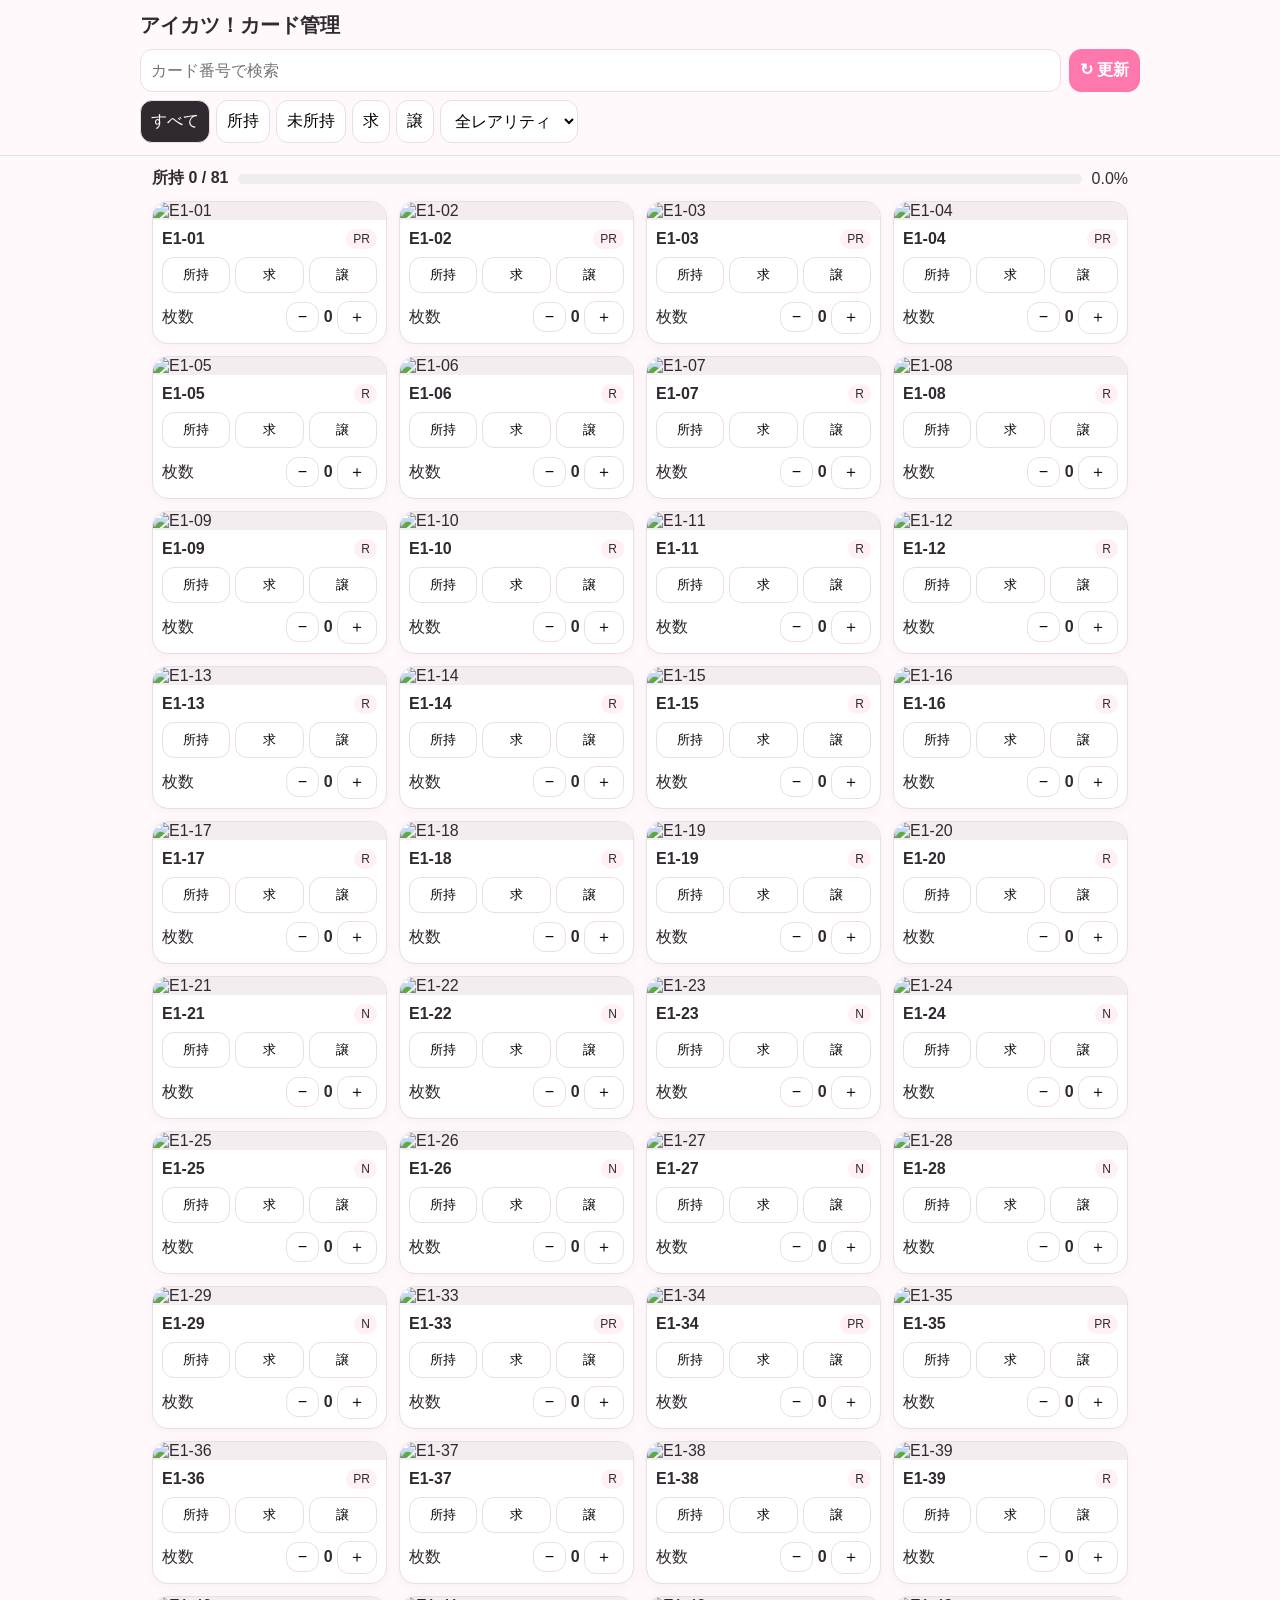
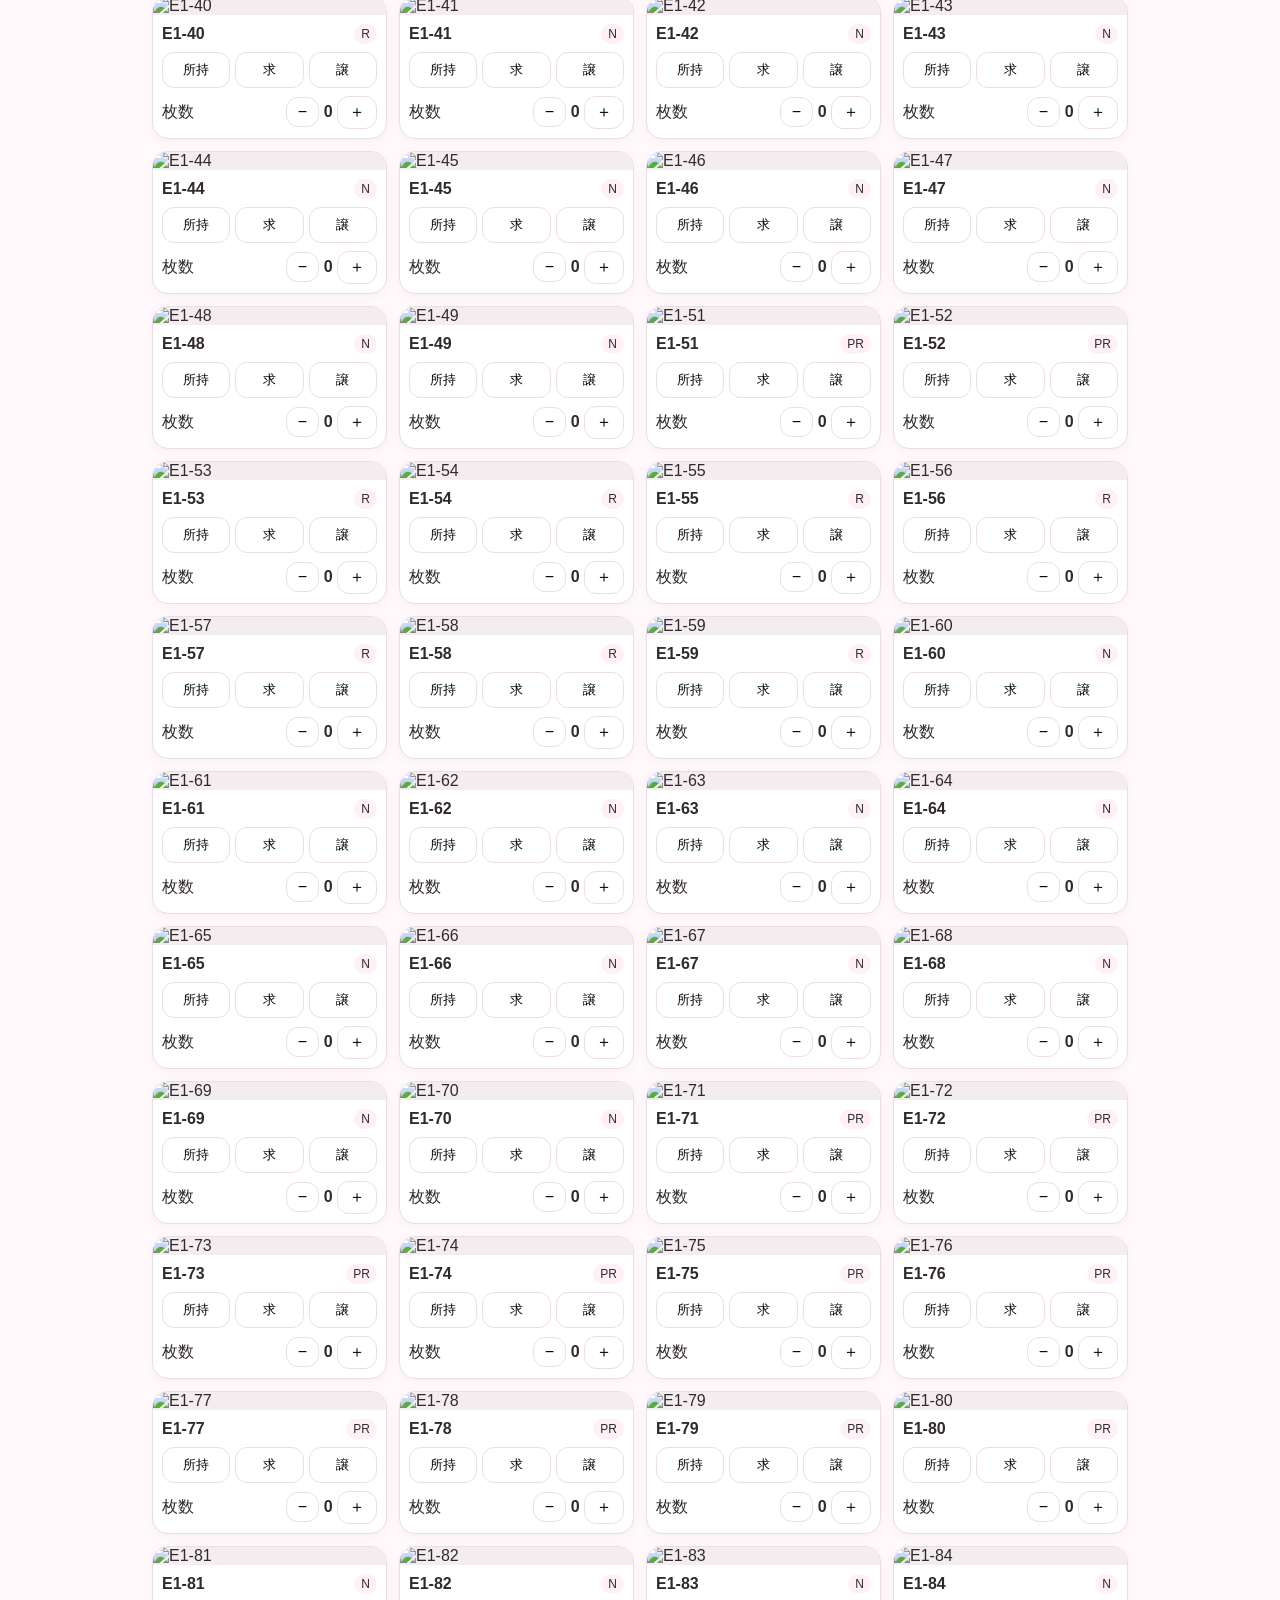
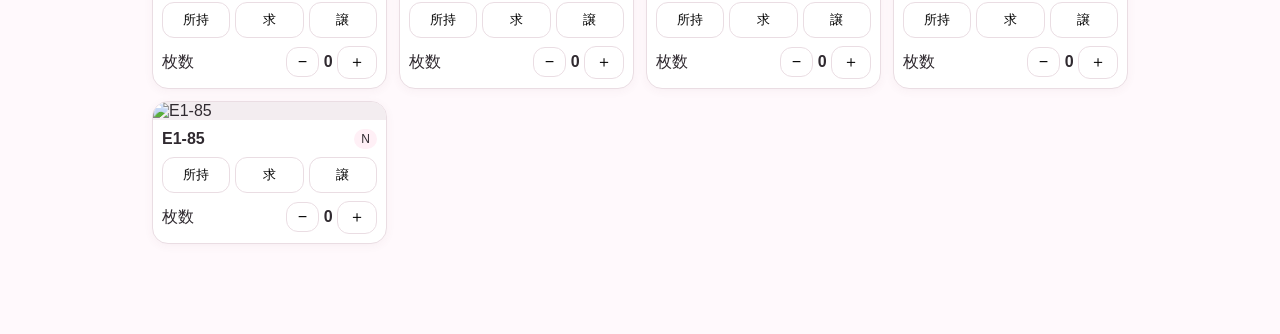
==== index.html @ c3bed00b "Add initial Aikatsu card manager" ====
<!doctype html>
<html lang="ja">
<head>
<meta charset="utf-8"><meta name="viewport" content="width=device-width,initial-scale=1,viewport-fit=cover">
<meta name="theme-color" content="#ff78ad">
<title>アイカツ！カード管理</title>
<link rel="manifest" href="manifest.webmanifest">
<style>
:root{--pink:#ff78ad;--pink2:#fff0f6;--ink:#302a30;--line:#eadde3;--bg:#fff9fc}
*{box-sizing:border-box}body{margin:0;font-family:-apple-system,BlinkMacSystemFont,"Segoe UI","Noto Sans JP",sans-serif;background:var(--bg);color:var(--ink)}
header{position:sticky;top:0;z-index:5;background:rgba(255,249,252,.95);backdrop-filter:blur(12px);border-bottom:1px solid var(--line);padding:12px}
h1{font-size:20px;margin:0 0 10px}.top{max-width:1000px;margin:auto}.toolbar{display:grid;grid-template-columns:1fr auto;gap:8px}
input,select,button{font:inherit;border:1px solid var(--line);border-radius:12px;background:white;padding:10px}
button{cursor:pointer}.primary{background:var(--pink);color:white;border-color:var(--pink);font-weight:700}
.tabs{display:flex;gap:6px;overflow:auto;padding-top:8px}.tabs button.active{background:var(--ink);color:white}
.stats{max-width:1000px;margin:12px auto;padding:0 12px;display:flex;gap:10px;align-items:center;flex-wrap:wrap}
.progress{height:10px;background:#eee;border-radius:99px;overflow:hidden;flex:1;min-width:140px}.progress i{display:block;height:100%;background:var(--pink)}
.grid{max-width:1000px;margin:auto;padding:0 12px 90px;display:grid;grid-template-columns:repeat(2,minmax(0,1fr));gap:12px}
.card{background:white;border:1px solid var(--line);border-radius:16px;overflow:hidden;box-shadow:0 2px 10px #7a42520d}
.card img{width:100%;height:auto;max-height:340px;object-fit:contain;background:#f3edf0;display:block;margin:auto}
.meta{padding:9px}.row{display:flex;justify-content:space-between;align-items:center;gap:6px}.num{font-weight:800}.rarity{font-size:12px;background:var(--pink2);padding:3px 7px;border-radius:99px}
.flags{display:grid;grid-template-columns:repeat(3,1fr);gap:5px;margin-top:8px}.flag{padding:8px 2px;font-size:13px}.flag.on{background:var(--pink);color:white;border-color:var(--pink)}
.qty{display:flex;align-items:center;justify-content:space-between;margin-top:8px}.qty button{padding:5px 11px}.qty b{min-width:24px;text-align:center}
.empty{grid-column:1/-1;text-align:center;padding:50px;color:#888}
dialog{border:0;border-radius:18px;max-width:520px;width:calc(100% - 28px);padding:20px}dialog::backdrop{background:#0006}
.small{font-size:12px;color:#777;line-height:1.6}.actions{display:flex;gap:8px;flex-wrap:wrap;margin-top:12px}
@media(min-width:700px){.grid{grid-template-columns:repeat(4,minmax(0,1fr))}}
</style></head>
<body>
<header><div class="top">
<h1>アイカツ！カード管理</h1>
<div class="toolbar"><input id="q" placeholder="カード番号で検索"><button class="primary" id="update">↻ 更新</button></div>
<div class="tabs" id="tabs">
<button data-tab="all" class="active">すべて</button><button data-tab="owned">所持</button><button data-tab="missing">未所持</button><button data-tab="want">求</button><button data-tab="trade">譲</button>
<select id="rarity"><option value="">全レアリティ</option><option>PR</option><option>R</option><option>N</option></select>
</div></div></header>
<div class="stats"><b id="count"></b><div class="progress"><i id="bar"></i></div><span id="pct"></span></div>
<main class="grid" id="grid"></main>

<dialog id="dlg"><h3>カードリスト更新</h3>
<p class="small">公式カード画像のURLを確認して、現在の端末に新しいカード番号を追加します。所持・求・譲の記録はそのまま残ります。<br>※完全サーバーレスのため、カード名など公式ページ本文の自動取得は行わず、カード番号・レアリティ・公式画像を更新します。</p>
<div id="updateStatus">準備中…</div>
<div class="actions"><button id="closeDlg">閉じる</button></div></dialog>

<script>
const INITIAL=[{"id":"E1-01_PR","number":"E1-01","rarity":"PR","series":"1弾"},{"id":"E1-02_PR","number":"E1-02","rarity":"PR","series":"1弾"},{"id":"E1-03_PR","number":"E1-03","rarity":"PR","series":"1弾"},{"id":"E1-04_PR","number":"E1-04","rarity":"PR","series":"1弾"},{"id":"E1-05_R","number":"E1-05","rarity":"R","series":"1弾"},{"id":"E1-06_R","number":"E1-06","rarity":"R","series":"1弾"},{"id":"E1-07_R","number":"E1-07","rarity":"R","series":"1弾"},{"id":"E1-08_R","number":"E1-08","rarity":"R","series":"1弾"},{"id":"E1-09_R","number":"E1-09","rarity":"R","series":"1弾"},{"id":"E1-10_R","number":"E1-10","rarity":"R","series":"1弾"},{"id":"E1-11_R","number":"E1-11","rarity":"R","series":"1弾"},{"id":"E1-12_R","number":"E1-12","rarity":"R","series":"1弾"},{"id":"E1-13_R","number":"E1-13","rarity":"R","series":"1弾"},{"id":"E1-14_R","number":"E1-14","rarity":"R","series":"1弾"},{"id":"E1-15_R","number":"E1-15","rarity":"R","series":"1弾"},{"id":"E1-16_R","number":"E1-16","rarity":"R","series":"1弾"},{"id":"E1-17_R","number":"E1-17","rarity":"R","series":"1弾"},{"id":"E1-18_R","number":"E1-18","rarity":"R","series":"1弾"},{"id":"E1-19_R","number":"E1-19","rarity":"R","series":"1弾"},{"id":"E1-20_R","number":"E1-20","rarity":"R","series":"1弾"},{"id":"E1-21_N","number":"E1-21","rarity":"N","series":"1弾"},{"id":"E1-22_N","number":"E1-22","rarity":"N","series":"1弾"},{"id":"E1-23_N","number":"E1-23","rarity":"N","series":"1弾"},{"id":"E1-24_N","number":"E1-24","rarity":"N","series":"1弾"},{"id":"E1-25_N","number":"E1-25","rarity":"N","series":"1弾"},{"id":"E1-26_N","number":"E1-26","rarity":"N","series":"1弾"},{"id":"E1-27_N","number":"E1-27","rarity":"N","series":"1弾"},{"id":"E1-28_N","number":"E1-28","rarity":"N","series":"1弾"},{"id":"E1-29_N","number":"E1-29","rarity":"N","series":"1弾"},{"id":"E1-33_PR","number":"E1-33","rarity":"PR","series":"1弾"},{"id":"E1-34_PR","number":"E1-34","rarity":"PR","series":"1弾"},{"id":"E1-35_PR","number":"E1-35","rarity":"PR","series":"1弾"},{"id":"E1-36_PR","number":"E1-36","rarity":"PR","series":"1弾"},{"id":"E1-37_R","number":"E1-37","rarity":"R","series":"1弾"},{"id":"E1-38_R","number":"E1-38","rarity":"R","series":"1弾"},{"id":"E1-39_R","number":"E1-39","rarity":"R","series":"1弾"},{"id":"E1-40_R","number":"E1-40","rarity":"R","series":"1弾"},{"id":"E1-41_N","number":"E1-41","rarity":"N","series":"1弾"},{"id":"E1-42_N","number":"E1-42","rarity":"N","series":"1弾"},{"id":"E1-43_N","number":"E1-43","rarity":"N","series":"1弾"},{"id":"E1-44_N","number":"E1-44","rarity":"N","series":"1弾"},{"id":"E1-45_N","number":"E1-45","rarity":"N","series":"1弾"},{"id":"E1-46_N","number":"E1-46","rarity":"N","series":"1弾"},{"id":"E1-47_N","number":"E1-47","rarity":"N","series":"1弾"},{"id":"E1-48_N","number":"E1-48","rarity":"N","series":"1弾"},{"id":"E1-49_N","number":"E1-49","rarity":"N","series":"1弾"},{"id":"E1-51_PR","number":"E1-51","rarity":"PR","series":"1弾"},{"id":"E1-52_PR","number":"E1-52","rarity":"PR","series":"1弾"},{"id":"E1-53_R","number":"E1-53","rarity":"R","series":"1弾"},{"id":"E1-54_R","number":"E1-54","rarity":"R","series":"1弾"},{"id":"E1-55_R","number":"E1-55","rarity":"R","series":"1弾"},{"id":"E1-56_R","number":"E1-56","rarity":"R","series":"1弾"},{"id":"E1-57_R","number":"E1-57","rarity":"R","series":"1弾"},{"id":"E1-58_R","number":"E1-58","rarity":"R","series":"1弾"},{"id":"E1-59_R","number":"E1-59","rarity":"R","series":"1弾"},{"id":"E1-60_N","number":"E1-60","rarity":"N","series":"1弾"},{"id":"E1-61_N","number":"E1-61","rarity":"N","series":"1弾"},{"id":"E1-62_N","number":"E1-62","rarity":"N","series":"1弾"},{"id":"E1-63_N","number":"E1-63","rarity":"N","series":"1弾"},{"id":"E1-64_N","number":"E1-64","rarity":"N","series":"1弾"},{"id":"E1-65_N","number":"E1-65","rarity":"N","series":"1弾"},{"id":"E1-66_N","number":"E1-66","rarity":"N","series":"1弾"},{"id":"E1-67_N","number":"E1-67","rarity":"N","series":"1弾"},{"id":"E1-68_N","number":"E1-68","rarity":"N","series":"1弾"},{"id":"E1-69_N","number":"E1-69","rarity":"N","series":"1弾"},{"id":"E1-70_N","number":"E1-70","rarity":"N","series":"1弾"},{"id":"E1-71_PR","number":"E1-71","rarity":"PR","series":"1弾"},{"id":"E1-72_PR","number":"E1-72","rarity":"PR","series":"1弾"},{"id":"E1-73_PR","number":"E1-73","rarity":"PR","series":"1弾"},{"id":"E1-74_PR","number":"E1-74","rarity":"PR","series":"1弾"},{"id":"E1-75_PR","number":"E1-75","rarity":"PR","series":"1弾"},{"id":"E1-76_PR","number":"E1-76","rarity":"PR","series":"1弾"},{"id":"E1-77_PR","number":"E1-77","rarity":"PR","series":"1弾"},{"id":"E1-78_PR","number":"E1-78","rarity":"PR","series":"1弾"},{"id":"E1-79_PR","number":"E1-79","rarity":"PR","series":"1弾"},{"id":"E1-80_PR","number":"E1-80","rarity":"PR","series":"1弾"},{"id":"E1-81_N","number":"E1-81","rarity":"N","series":"1弾"},{"id":"E1-82_N","number":"E1-82","rarity":"N","series":"1弾"},{"id":"E1-83_N","number":"E1-83","rarity":"N","series":"1弾"},{"id":"E1-84_N","number":"E1-84","rarity":"N","series":"1弾"},{"id":"E1-85_N","number":"E1-85","rarity":"N","series":"1弾"}];
const IMGBASE="https://dcd.aikatsu.com/encore/images/cardlist/card/";
const KEY_CARDS="aikatsu_cards_v1", KEY_STATE="aikatsu_state_v1";
let cards=JSON.parse(localStorage.getItem(KEY_CARDS)||"null")||INITIAL;
let state=JSON.parse(localStorage.getItem(KEY_STATE)||"{}");
let tab="all";
const $=s=>document.querySelector(s);
function save(){localStorage.setItem(KEY_CARDS,JSON.stringify(cards));localStorage.setItem(KEY_STATE,JSON.stringify(state))}
function st(id){return state[id]||(state[id]={qty:0,want:false,trade:false})}
function img(id){return IMGBASE+id+".webp"}
function render(){
 const q=$("#q").value.trim().toUpperCase(), rr=$("#rarity").value;
 let a=cards.filter(c=>(!q||c.id.includes(q)||c.number.includes(q))&&(!rr||c.rarity===rr));
 a=a.filter(c=>{let s=st(c.id);return tab==="all"||tab==="owned"&&s.qty>0||tab==="missing"&&s.qty===0||tab==="want"&&s.want||tab==="trade"&&s.trade});
 const owned=cards.filter(c=>st(c.id).qty>0).length,p=cards.length?owned/cards.length*100:0;
 $("#count").textContent=`所持 ${owned} / ${cards.length}`;$("#pct").textContent=p.toFixed(1)+"%";$("#bar").style.width=p+"%";
 $("#grid").innerHTML=a.length?a.map(c=>{let s=st(c.id);return `<article class="card">
 <img loading="lazy" src="${img(c.id)}" alt="${c.number}">
 <div class="meta"><div class="row"><span class="num">${c.number}</span><span class="rarity">${c.rarity}</span></div>
 <div class="flags"><button class="flag ${s.qty>0?'on':''}" data-act="owned" data-id="${c.id}">所持</button><button class="flag ${s.want?'on':''}" data-act="want" data-id="${c.id}">求</button><button class="flag ${s.trade?'on':''}" data-act="trade" data-id="${c.id}">譲</button></div>
 <div class="qty"><span>枚数</span><span><button data-act="minus" data-id="${c.id}">−</button> <b>${s.qty}</b> <button data-act="plus" data-id="${c.id}">＋</button></span></div></div></article>`}).join(""):`<div class="empty">該当カードなし</div>`;
}
$("#grid").onclick=e=>{let b=e.target.closest("button[data-id]");if(!b)return;let s=st(b.dataset.id);
 if(b.dataset.act==="owned")s.qty=s.qty?0:1;if(b.dataset.act==="want")s.want=!s.want;if(b.dataset.act==="trade")s.trade=!s.trade;
 if(b.dataset.act==="plus")s.qty++;if(b.dataset.act==="minus")s.qty=Math.max(0,s.qty-1);save();render()};
$("#tabs").onclick=e=>{let b=e.target.closest("button[data-tab]");if(!b)return;tab=b.dataset.tab;document.querySelectorAll("[data-tab]").forEach(x=>x.classList.toggle("active",x===b));render()};
$("#q").oninput=render;$("#rarity").onchange=render;
function exists(url){return new Promise(res=>{let i=new Image(),done=false,t=setTimeout(()=>{if(!done){done=true;res(false)}},5000);i.onload=()=>{if(!done){done=true;clearTimeout(t);res(true)}};i.onerror=()=>{if(!done){done=true;clearTimeout(t);res(false)}};i.src=url+"?v="+Date.now()})}
async function scanSeries(series,max=150){let found=[], suffixes=["PR","R","N"];for(let start=1;start<=max;start+=10){let jobs=[];for(let n=start;n<Math.min(start+10,max+1);n++) for(let r of suffixes){let id=`${series}-${String(n).padStart(2,"0")}_${r}`;jobs.push(exists(img(id)).then(ok=>ok&&found.push({id,number:`${series}-${String(n).padStart(2,"0")}`,rarity:r,series:series==="E1"?"1弾":series})));}await Promise.all(jobs);$("#updateStatus").textContent=`${series}: ${Math.min(start+9,max)}番まで確認中…`;}return found;}
$("#update").onclick=async()=>{$("#dlg").showModal();$("#updateStatus").textContent="公式カード画像を確認しています…";try{let found=await scanSeries("E1",150), map=new Map(cards.map(c=>[c.id,c]));found.forEach(c=>map.set(c.id,c));let before=cards.length;cards=[...map.values()].sort((a,b)=>a.number.localeCompare(b.number)||a.rarity.localeCompare(b.rarity));save();render();$("#updateStatus").textContent=`更新完了：${cards.length}枚（新規 ${cards.length-before}枚）`;}catch(e){$("#updateStatus").textContent="更新に失敗しました。通信状態を確認してもう一度試してください。"}};
$("#closeDlg").onclick=()=>$("#dlg").close();save();render();if("serviceWorker" in navigator)navigator.serviceWorker.register("./sw.js").catch(()=>{});
</script></body></html>
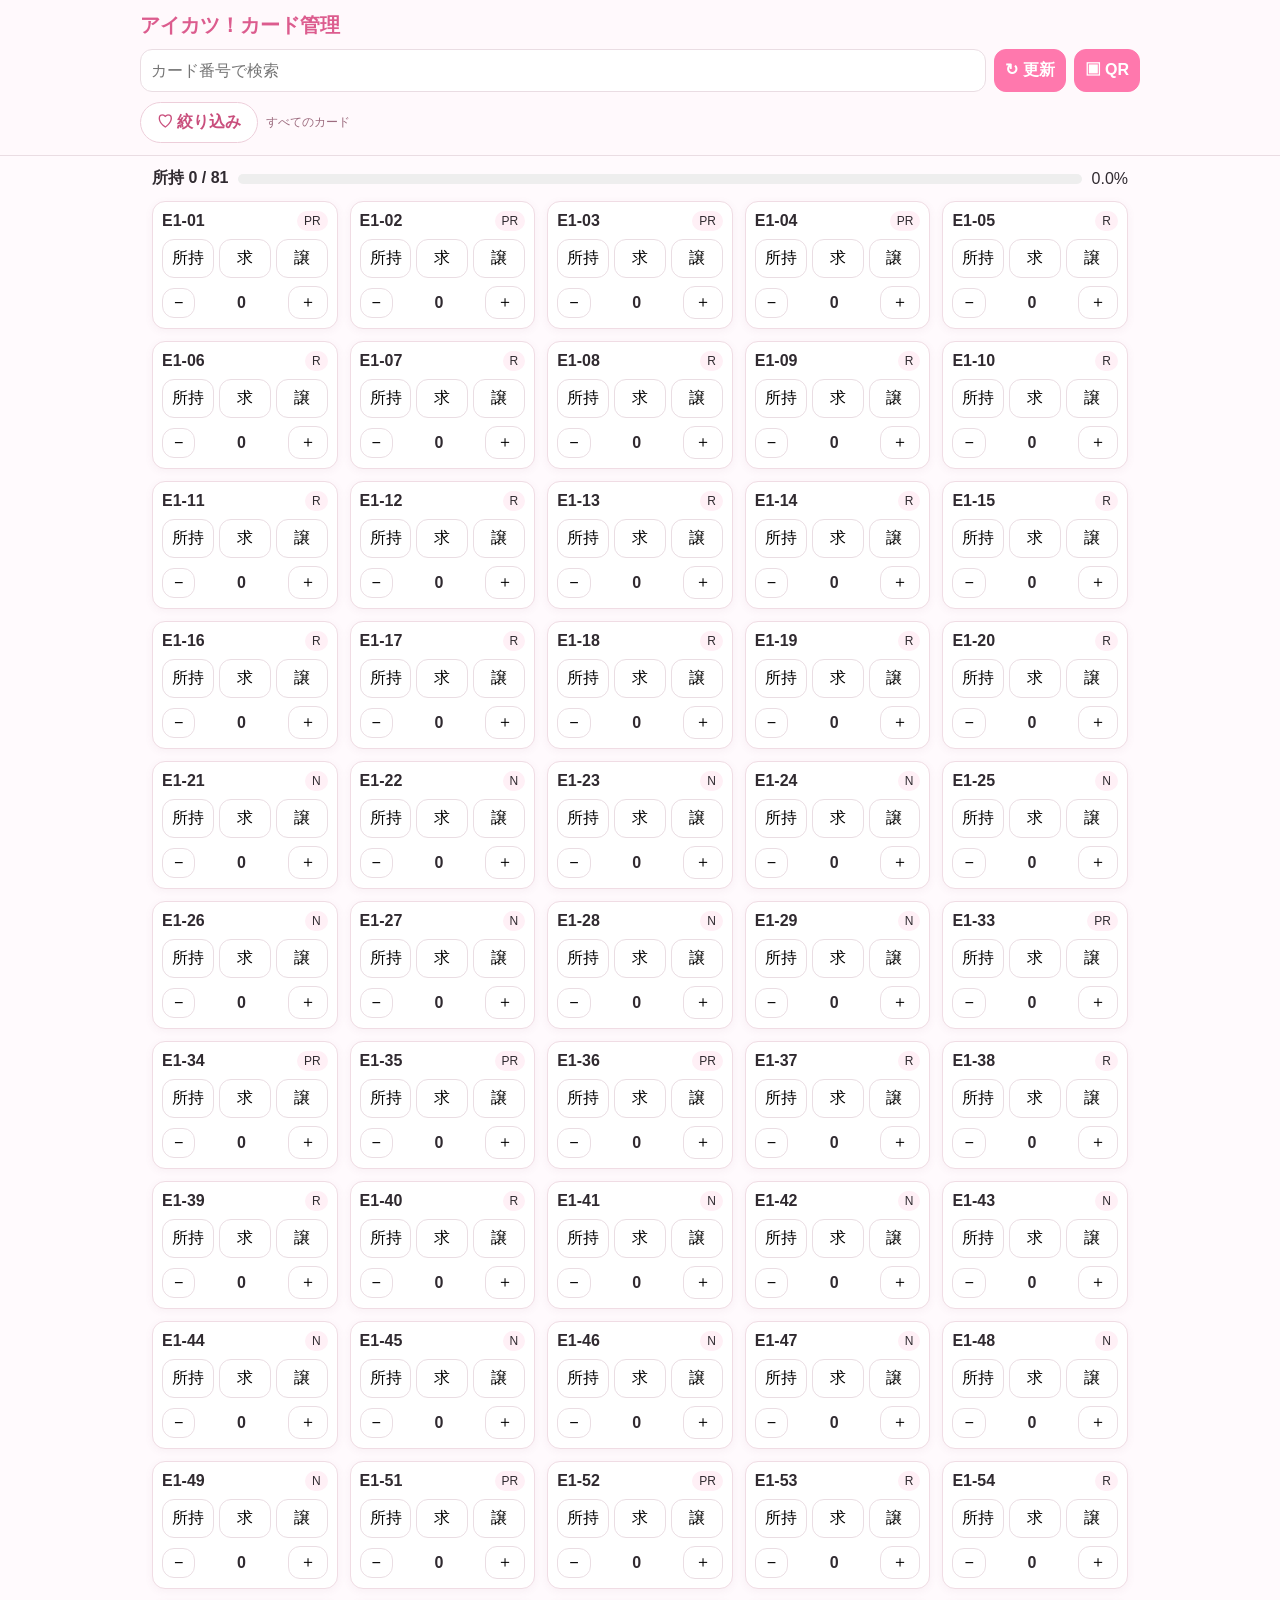
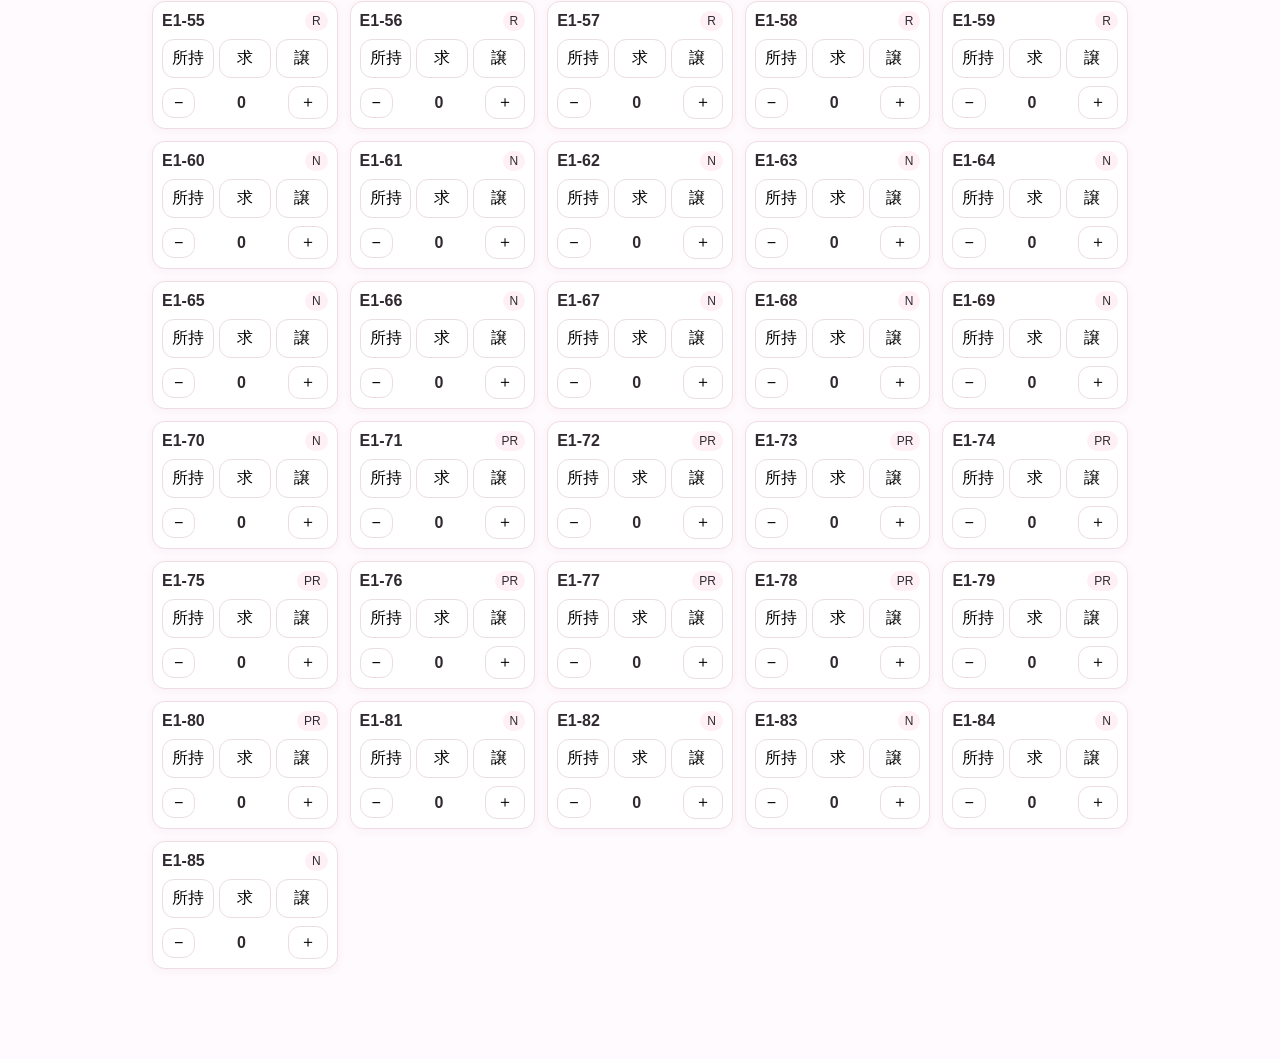
==== commit 521f306d: "Load app directly without service worker" ====
--- a/index.html
+++ b/index.html
@@ -1,77 +1 @@
-<!doctype html>
-<html lang="ja">
-<head>
-<meta charset="utf-8"><meta name="viewport" content="width=device-width,initial-scale=1,viewport-fit=cover">
-<meta name="theme-color" content="#ff78ad">
-<title>アイカツ！カード管理</title>
-<link rel="manifest" href="manifest.webmanifest">
-<style>
-:root{--pink:#ff78ad;--pink2:#fff0f6;--ink:#302a30;--line:#eadde3;--bg:#fff9fc}
-*{box-sizing:border-box}body{margin:0;font-family:-apple-system,BlinkMacSystemFont,"Segoe UI","Noto Sans JP",sans-serif;background:var(--bg);color:var(--ink)}
-header{position:sticky;top:0;z-index:5;background:rgba(255,249,252,.95);backdrop-filter:blur(12px);border-bottom:1px solid var(--line);padding:12px}
-h1{font-size:20px;margin:0 0 10px}.top{max-width:1000px;margin:auto}.toolbar{display:grid;grid-template-columns:1fr auto;gap:8px}
-input,select,button{font:inherit;border:1px solid var(--line);border-radius:12px;background:white;padding:10px}
-button{cursor:pointer}.primary{background:var(--pink);color:white;border-color:var(--pink);font-weight:700}
-.tabs{display:flex;gap:6px;overflow:auto;padding-top:8px}.tabs button.active{background:var(--ink);color:white}
-.stats{max-width:1000px;margin:12px auto;padding:0 12px;display:flex;gap:10px;align-items:center;flex-wrap:wrap}
-.progress{height:10px;background:#eee;border-radius:99px;overflow:hidden;flex:1;min-width:140px}.progress i{display:block;height:100%;background:var(--pink)}
-.grid{max-width:1000px;margin:auto;padding:0 12px 90px;display:grid;grid-template-columns:repeat(2,minmax(0,1fr));gap:12px}
-.card{background:white;border:1px solid var(--line);border-radius:16px;overflow:hidden;box-shadow:0 2px 10px #7a42520d}
-.card img{width:100%;height:auto;max-height:340px;object-fit:contain;background:#f3edf0;display:block;margin:auto}
-.meta{padding:9px}.row{display:flex;justify-content:space-between;align-items:center;gap:6px}.num{font-weight:800}.rarity{font-size:12px;background:var(--pink2);padding:3px 7px;border-radius:99px}
-.flags{display:grid;grid-template-columns:repeat(3,1fr);gap:5px;margin-top:8px}.flag{padding:8px 2px;font-size:13px}.flag.on{background:var(--pink);color:white;border-color:var(--pink)}
-.qty{display:flex;align-items:center;justify-content:space-between;margin-top:8px}.qty button{padding:5px 11px}.qty b{min-width:24px;text-align:center}
-.empty{grid-column:1/-1;text-align:center;padding:50px;color:#888}
-dialog{border:0;border-radius:18px;max-width:520px;width:calc(100% - 28px);padding:20px}dialog::backdrop{background:#0006}
-.small{font-size:12px;color:#777;line-height:1.6}.actions{display:flex;gap:8px;flex-wrap:wrap;margin-top:12px}
-@media(min-width:700px){.grid{grid-template-columns:repeat(4,minmax(0,1fr))}}
-</style></head>
-<body>
-<header><div class="top">
-<h1>アイカツ！カード管理</h1>
-<div class="toolbar"><input id="q" placeholder="カード番号で検索"><button class="primary" id="update">↻ 更新</button></div>
-<div class="tabs" id="tabs">
-<button data-tab="all" class="active">すべて</button><button data-tab="owned">所持</button><button data-tab="missing">未所持</button><button data-tab="want">求</button><button data-tab="trade">譲</button>
-<select id="rarity"><option value="">全レアリティ</option><option>PR</option><option>R</option><option>N</option></select>
-</div></div></header>
-<div class="stats"><b id="count"></b><div class="progress"><i id="bar"></i></div><span id="pct"></span></div>
-<main class="grid" id="grid"></main>
-
-<dialog id="dlg"><h3>カードリスト更新</h3>
-<p class="small">公式カード画像のURLを確認して、現在の端末に新しいカード番号を追加します。所持・求・譲の記録はそのまま残ります。<br>※完全サーバーレスのため、カード名など公式ページ本文の自動取得は行わず、カード番号・レアリティ・公式画像を更新します。</p>
-<div id="updateStatus">準備中…</div>
-<div class="actions"><button id="closeDlg">閉じる</button></div></dialog>
-
-<script>
-const INITIAL=[{"id":"E1-01_PR","number":"E1-01","rarity":"PR","series":"1弾"},{"id":"E1-02_PR","number":"E1-02","rarity":"PR","series":"1弾"},{"id":"E1-03_PR","number":"E1-03","rarity":"PR","series":"1弾"},{"id":"E1-04_PR","number":"E1-04","rarity":"PR","series":"1弾"},{"id":"E1-05_R","number":"E1-05","rarity":"R","series":"1弾"},{"id":"E1-06_R","number":"E1-06","rarity":"R","series":"1弾"},{"id":"E1-07_R","number":"E1-07","rarity":"R","series":"1弾"},{"id":"E1-08_R","number":"E1-08","rarity":"R","series":"1弾"},{"id":"E1-09_R","number":"E1-09","rarity":"R","series":"1弾"},{"id":"E1-10_R","number":"E1-10","rarity":"R","series":"1弾"},{"id":"E1-11_R","number":"E1-11","rarity":"R","series":"1弾"},{"id":"E1-12_R","number":"E1-12","rarity":"R","series":"1弾"},{"id":"E1-13_R","number":"E1-13","rarity":"R","series":"1弾"},{"id":"E1-14_R","number":"E1-14","rarity":"R","series":"1弾"},{"id":"E1-15_R","number":"E1-15","rarity":"R","series":"1弾"},{"id":"E1-16_R","number":"E1-16","rarity":"R","series":"1弾"},{"id":"E1-17_R","number":"E1-17","rarity":"R","series":"1弾"},{"id":"E1-18_R","number":"E1-18","rarity":"R","series":"1弾"},{"id":"E1-19_R","number":"E1-19","rarity":"R","series":"1弾"},{"id":"E1-20_R","number":"E1-20","rarity":"R","series":"1弾"},{"id":"E1-21_N","number":"E1-21","rarity":"N","series":"1弾"},{"id":"E1-22_N","number":"E1-22","rarity":"N","series":"1弾"},{"id":"E1-23_N","number":"E1-23","rarity":"N","series":"1弾"},{"id":"E1-24_N","number":"E1-24","rarity":"N","series":"1弾"},{"id":"E1-25_N","number":"E1-25","rarity":"N","series":"1弾"},{"id":"E1-26_N","number":"E1-26","rarity":"N","series":"1弾"},{"id":"E1-27_N","number":"E1-27","rarity":"N","series":"1弾"},{"id":"E1-28_N","number":"E1-28","rarity":"N","series":"1弾"},{"id":"E1-29_N","number":"E1-29","rarity":"N","series":"1弾"},{"id":"E1-33_PR","number":"E1-33","rarity":"PR","series":"1弾"},{"id":"E1-34_PR","number":"E1-34","rarity":"PR","series":"1弾"},{"id":"E1-35_PR","number":"E1-35","rarity":"PR","series":"1弾"},{"id":"E1-36_PR","number":"E1-36","rarity":"PR","series":"1弾"},{"id":"E1-37_R","number":"E1-37","rarity":"R","series":"1弾"},{"id":"E1-38_R","number":"E1-38","rarity":"R","series":"1弾"},{"id":"E1-39_R","number":"E1-39","rarity":"R","series":"1弾"},{"id":"E1-40_R","number":"E1-40","rarity":"R","series":"1弾"},{"id":"E1-41_N","number":"E1-41","rarity":"N","series":"1弾"},{"id":"E1-42_N","number":"E1-42","rarity":"N","series":"1弾"},{"id":"E1-43_N","number":"E1-43","rarity":"N","series":"1弾"},{"id":"E1-44_N","number":"E1-44","rarity":"N","series":"1弾"},{"id":"E1-45_N","number":"E1-45","rarity":"N","series":"1弾"},{"id":"E1-46_N","number":"E1-46","rarity":"N","series":"1弾"},{"id":"E1-47_N","number":"E1-47","rarity":"N","series":"1弾"},{"id":"E1-48_N","number":"E1-48","rarity":"N","series":"1弾"},{"id":"E1-49_N","number":"E1-49","rarity":"N","series":"1弾"},{"id":"E1-51_PR","number":"E1-51","rarity":"PR","series":"1弾"},{"id":"E1-52_PR","number":"E1-52","rarity":"PR","series":"1弾"},{"id":"E1-53_R","number":"E1-53","rarity":"R","series":"1弾"},{"id":"E1-54_R","number":"E1-54","rarity":"R","series":"1弾"},{"id":"E1-55_R","number":"E1-55","rarity":"R","series":"1弾"},{"id":"E1-56_R","number":"E1-56","rarity":"R","series":"1弾"},{"id":"E1-57_R","number":"E1-57","rarity":"R","series":"1弾"},{"id":"E1-58_R","number":"E1-58","rarity":"R","series":"1弾"},{"id":"E1-59_R","number":"E1-59","rarity":"R","series":"1弾"},{"id":"E1-60_N","number":"E1-60","rarity":"N","series":"1弾"},{"id":"E1-61_N","number":"E1-61","rarity":"N","series":"1弾"},{"id":"E1-62_N","number":"E1-62","rarity":"N","series":"1弾"},{"id":"E1-63_N","number":"E1-63","rarity":"N","series":"1弾"},{"id":"E1-64_N","number":"E1-64","rarity":"N","series":"1弾"},{"id":"E1-65_N","number":"E1-65","rarity":"N","series":"1弾"},{"id":"E1-66_N","number":"E1-66","rarity":"N","series":"1弾"},{"id":"E1-67_N","number":"E1-67","rarity":"N","series":"1弾"},{"id":"E1-68_N","number":"E1-68","rarity":"N","series":"1弾"},{"id":"E1-69_N","number":"E1-69","rarity":"N","series":"1弾"},{"id":"E1-70_N","number":"E1-70","rarity":"N","series":"1弾"},{"id":"E1-71_PR","number":"E1-71","rarity":"PR","series":"1弾"},{"id":"E1-72_PR","number":"E1-72","rarity":"PR","series":"1弾"},{"id":"E1-73_PR","number":"E1-73","rarity":"PR","series":"1弾"},{"id":"E1-74_PR","number":"E1-74","rarity":"PR","series":"1弾"},{"id":"E1-75_PR","number":"E1-75","rarity":"PR","series":"1弾"},{"id":"E1-76_PR","number":"E1-76","rarity":"PR","series":"1弾"},{"id":"E1-77_PR","number":"E1-77","rarity":"PR","series":"1弾"},{"id":"E1-78_PR","number":"E1-78","rarity":"PR","series":"1弾"},{"id":"E1-79_PR","number":"E1-79","rarity":"PR","series":"1弾"},{"id":"E1-80_PR","number":"E1-80","rarity":"PR","series":"1弾"},{"id":"E1-81_N","number":"E1-81","rarity":"N","series":"1弾"},{"id":"E1-82_N","number":"E1-82","rarity":"N","series":"1弾"},{"id":"E1-83_N","number":"E1-83","rarity":"N","series":"1弾"},{"id":"E1-84_N","number":"E1-84","rarity":"N","series":"1弾"},{"id":"E1-85_N","number":"E1-85","rarity":"N","series":"1弾"}];
-const IMGBASE="https://dcd.aikatsu.com/encore/images/cardlist/card/";
-const KEY_CARDS="aikatsu_cards_v1", KEY_STATE="aikatsu_state_v1";
-let cards=JSON.parse(localStorage.getItem(KEY_CARDS)||"null")||INITIAL;
-let state=JSON.parse(localStorage.getItem(KEY_STATE)||"{}");
-let tab="all";
-const $=s=>document.querySelector(s);
-function save(){localStorage.setItem(KEY_CARDS,JSON.stringify(cards));localStorage.setItem(KEY_STATE,JSON.stringify(state))}
-function st(id){return state[id]||(state[id]={qty:0,want:false,trade:false})}
-function img(id){return IMGBASE+id+".webp"}
-function render(){
- const q=$("#q").value.trim().toUpperCase(), rr=$("#rarity").value;
- let a=cards.filter(c=>(!q||c.id.includes(q)||c.number.includes(q))&&(!rr||c.rarity===rr));
- a=a.filter(c=>{let s=st(c.id);return tab==="all"||tab==="owned"&&s.qty>0||tab==="missing"&&s.qty===0||tab==="want"&&s.want||tab==="trade"&&s.trade});
- const owned=cards.filter(c=>st(c.id).qty>0).length,p=cards.length?owned/cards.length*100:0;
- $("#count").textContent=`所持 ${owned} / ${cards.length}`;$("#pct").textContent=p.toFixed(1)+"%";$("#bar").style.width=p+"%";
- $("#grid").innerHTML=a.length?a.map(c=>{let s=st(c.id);return `<article class="card">
- <img loading="lazy" src="${img(c.id)}" alt="${c.number}">
- <div class="meta"><div class="row"><span class="num">${c.number}</span><span class="rarity">${c.rarity}</span></div>
- <div class="flags"><button class="flag ${s.qty>0?'on':''}" data-act="owned" data-id="${c.id}">所持</button><button class="flag ${s.want?'on':''}" data-act="want" data-id="${c.id}">求</button><button class="flag ${s.trade?'on':''}" data-act="trade" data-id="${c.id}">譲</button></div>
- <div class="qty"><span>枚数</span><span><button data-act="minus" data-id="${c.id}">−</button> <b>${s.qty}</b> <button data-act="plus" data-id="${c.id}">＋</button></span></div></div></article>`}).join(""):`<div class="empty">該当カードなし</div>`;
-}
-$("#grid").onclick=e=>{let b=e.target.closest("button[data-id]");if(!b)return;let s=st(b.dataset.id);
- if(b.dataset.act==="owned")s.qty=s.qty?0:1;if(b.dataset.act==="want")s.want=!s.want;if(b.dataset.act==="trade")s.trade=!s.trade;
- if(b.dataset.act==="plus")s.qty++;if(b.dataset.act==="minus")s.qty=Math.max(0,s.qty-1);save();render()};
-$("#tabs").onclick=e=>{let b=e.target.closest("button[data-tab]");if(!b)return;tab=b.dataset.tab;document.querySelectorAll("[data-tab]").forEach(x=>x.classList.toggle("active",x===b));render()};
-$("#q").oninput=render;$("#rarity").onchange=render;
-function exists(url){return new Promise(res=>{let i=new Image(),done=false,t=setTimeout(()=>{if(!done){done=true;res(false)}},5000);i.onload=()=>{if(!done){done=true;clearTimeout(t);res(true)}};i.onerror=()=>{if(!done){done=true;clearTimeout(t);res(false)}};i.src=url+"?v="+Date.now()})}
-async function scanSeries(series,max=150){let found=[], suffixes=["PR","R","N"];for(let start=1;start<=max;start+=10){let jobs=[];for(let n=start;n<Math.min(start+10,max+1);n++) for(let r of suffixes){let id=`${series}-${String(n).padStart(2,"0")}_${r}`;jobs.push(exists(img(id)).then(ok=>ok&&found.push({id,number:`${series}-${String(n).padStart(2,"0")}`,rarity:r,series:series==="E1"?"1弾":series})));}await Promise.all(jobs);$("#updateStatus").textContent=`${series}: ${Math.min(start+9,max)}番まで確認中…`;}return found;}
-$("#update").onclick=async()=>{$("#dlg").showModal();$("#updateStatus").textContent="公式カード画像を確認しています…";try{let found=await scanSeries("E1",150), map=new Map(cards.map(c=>[c.id,c]));found.forEach(c=>map.set(c.id,c));let before=cards.length;cards=[...map.values()].sort((a,b)=>a.number.localeCompare(b.number)||a.rarity.localeCompare(b.rarity));save();render();$("#updateStatus").textContent=`更新完了：${cards.length}枚（新規 ${cards.length-before}枚）`;}catch(e){$("#updateStatus").textContent="更新に失敗しました。通信状態を確認してもう一度試してください。"}};
-$("#closeDlg").onclick=()=>$("#dlg").close();save();render();if("serviceWorker" in navigator)navigator.serviceWorker.register("./sw.js").catch(()=>{});
-</script></body></html>+<!doctype html><html lang="ja"><head><meta charset="utf-8"><meta name="viewport" content="width=device-width,initial-scale=1,viewport-fit=cover"><meta name="theme-color" content="#ff78ad"><title>アイカツ！カード管理</title><link rel="stylesheet" href="ui-v15.css"><link rel="stylesheet" href="scanner.css"><style>:root{--pink:#ff78ad;--pink2:#fff0f6;--ink:#302a30;--line:#eadde3;--bg:#fff9fc}*{box-sizing:border-box}body{margin:0;font-family:-apple-system,BlinkMacSystemFont,"Segoe UI","Noto Sans JP",sans-serif;background:var(--bg);color:var(--ink)}header{position:sticky;top:0;z-index:5;background:#fff9fcf2;backdrop-filter:blur(12px);border-bottom:1px solid var(--line);padding:12px}h1{font-size:20px;margin:0 0 10px}.top{max-width:1000px;margin:auto}.toolbar{display:grid;grid-template-columns:1fr auto;gap:8px}input,select,button{font:inherit;border:1px solid var(--line);border-radius:12px;background:white;padding:10px}button{cursor:pointer}.primary{background:var(--pink);color:white;border-color:var(--pink);font-weight:700}.tabs{display:flex;gap:6px;overflow:auto;padding-top:8px}.stats{max-width:1000px;margin:12px auto;padding:0 12px;display:flex;gap:10px;align-items:center}.progress{height:10px;background:#eee;border-radius:99px;overflow:hidden;flex:1}.progress i{display:block;height:100%;background:var(--pink)}.grid{max-width:1000px;margin:auto;padding:0 12px 90px;display:grid;grid-template-columns:repeat(2,minmax(0,1fr));gap:12px}.card{background:#fff;border:1px solid var(--line);border-radius:16px;overflow:hidden}.card>img{width:100%;display:block}.meta{padding:9px}.row,.qty{display:flex;justify-content:space-between;align-items:center}.num{font-weight:800}.rarity{font-size:12px;background:var(--pink2);padding:3px 7px;border-radius:99px}.flags{display:grid;grid-template-columns:repeat(3,1fr);gap:5px;margin-top:8px}.flag{padding:8px 2px}.flag.on{background:var(--pink);color:#fff}.qty{margin-top:8px}.qty button{padding:5px 11px}.empty{grid-column:1/-1;text-align:center;padding:50px;color:#888}@media(min-width:700px){.grid{grid-template-columns:repeat(4,minmax(0,1fr))}}</style></head><body><header><div class="top"><h1>アイカツ！カード管理</h1><div class="toolbar"><input id="q" placeholder="カード番号で検索"><button class="primary" id="update">↻ 更新</button></div><div class="tabs" id="tabs"><button data-tab="all" class="active">すべて</button><button data-tab="owned">所持</button><button data-tab="missing">未所持</button><button data-tab="want">求</button><button data-tab="trade">譲</button><select id="rarity"><option value="">全レアリティ</option><option>PR</option><option>R</option><option>N</option></select></div></div></header><div class="stats"><b id="count"></b><div class="progress"><i id="bar"></i></div><span id="pct"></span></div><main class="grid" id="grid"></main><script>const nums=[...Array(29)].map((_,i)=>i+1).concat([...Array(17)].map((_,i)=>i+33),[...Array(35)].map((_,i)=>i+51));function rarity(n){if(n<=4||n>=33&&n<=36||n>=51&&n<=52||n>=71&&n<=80)return'PR';if(n>=5&&n<=20||n>=37&&n<=40||n>=53&&n<=59)return'R';return'N'}const INITIAL=nums.map(n=>{const r=rarity(n),number='E1-'+String(n).padStart(2,'0');return{id:number+'_'+r,number,rarity:r,series:'1弾'}}),IMGBASE='https://dcd.aikatsu.com/encore/images/cardlist/card/',KEY_CARDS='aikatsu_cards_v1',KEY_STATE='aikatsu_state_v1';let cards=JSON.parse(localStorage.getItem(KEY_CARDS)||'null')||INITIAL,state=JSON.parse(localStorage.getItem(KEY_STATE)||'{}'),tab='all';localStorage.setItem(KEY_CARDS,JSON.stringify(cards));const $=s=>document.querySelector(s);function st(id){return state[id]||(state[id]={qty:0,want:false,trade:false})}function save(){localStorage.setItem(KEY_STATE,JSON.stringify(state));localStorage.setItem(KEY_CARDS,JSON.stringify(cards))}function render(){const q=$('#q').value.trim().toUpperCase(),rr=$('#rarity').value;let a=cards.filter(c=>(!q||c.number.includes(q))&&(!rr||c.rarity===rr));a=a.filter(c=>{const s=st(c.id);return tab==='all'||tab==='owned'&&s.qty>0||tab==='missing'&&s.qty===0||tab==='want'&&s.want||tab==='trade'&&s.trade});const owned=cards.filter(c=>st(c.id).qty>0).length,p=cards.length?owned/cards.length*100:0;$('#count').textContent=`所持 ${owned} / ${cards.length}`;$('#pct').textContent=p.toFixed(1)+'%';$('#bar').style.width=p+'%';$('#grid').innerHTML=a.length?a.map(c=>{const s=st(c.id);return `<article class="card"><img loading="lazy" src="${IMGBASE+c.id}.webp" alt="${c.number}"><div class="meta"><div class="row"><span class="num">${c.number}</span><span class="rarity">${c.rarity}</span></div><div class="flags"><button class="flag ${s.qty>0?'on':''}" data-id="${c.id}" data-act="owned">所持</button><button class="flag ${s.want?'on':''}" data-id="${c.id}" data-act="want">求</button><button class="flag ${s.trade?'on':''}" data-id="${c.id}" data-act="trade">譲</button></div><div class="qty"><button data-id="${c.id}" data-act="minus">−</button><b>${s.qty}</b><button data-id="${c.id}" data-act="plus">＋</button></div></div></article>`}).join(''):'<div class="empty">該当カードなし</div>'}$('#grid').onclick=e=>{const b=e.target.closest('button[data-id]');if(!b)return;const s=st(b.dataset.id),a=b.dataset.act;if(a==='plus')s.qty++;if(a==='minus')s.qty=Math.max(0,s.qty-1);if(a==='owned')s.qty=s.qty?0:1;if(a==='want')s.want=!s.want;if(a==='trade')s.trade=!s.trade;save();render()};$('#tabs').onclick=e=>{const b=e.target.closest('button[data-tab]');if(!b)return;tab=b.dataset.tab;document.querySelectorAll('#tabs button').forEach(x=>x.classList.toggle('active',x===b));render()};$('#q').oninput=render;$('#rarity').onchange=render;$('#update').onclick=()=>{cards=INITIAL;save();render()};if('serviceWorker'in navigator)navigator.serviceWorker.getRegistrations().then(rs=>rs.forEach(r=>r.unregister()));if(window.caches)caches.keys().then(ks=>ks.forEach(k=>caches.delete(k)));render();</script><script src="ui-v15.js"></script><script src="scanner.js"></script></body></html>
--- a/ui-v15.css
+++ b/ui-v15.css
@@ -0,0 +1 @@
+:root{--pink:#ed6d9f;--pale:#fff2f7;--ink:#5b3d49}body{font-family:"Hiragino Maru Gothic ProN","Hiragino Kaku Gothic ProN","Yu Gothic",sans-serif!important;color:var(--ink)!important;background:#fffafd!important}h1{color:#dc5c8e!important;font-weight:800!important}.tabs{display:none!important}.filterbar{display:flex;align-items:center;gap:8px;padding-top:10px}.filter-open{border-radius:999px!important;background:#fff!important;color:#c94f7d!important;border:1px solid #edceda!important;font-weight:800!important;padding:9px 16px!important}.filter-summary{font-size:12px;color:#9d6c7f;white-space:nowrap;overflow:hidden;text-overflow:ellipsis}.filter-panel{display:none;margin-top:8px;padding:12px;border:1px solid #f0d8e1;border-radius:16px;background:#fff}.filter-panel.open{display:block}.filter-group{margin-bottom:12px}.filter-label{font-size:12px;font-weight:800;color:#a05a75;margin-bottom:6px}.filter-options{display:flex;gap:6px;flex-wrap:wrap}.filter-options button{padding:7px 12px!important;border-radius:999px!important;color:#b85379!important;font-weight:700!important}.filter-options button.on{background:#ed6d9f!important;color:#fff!important;border-color:#ed6d9f!important}.card{position:relative!important;overflow:hidden!important;border:1px solid #f0dce4!important;border-radius:13px!important;background:#fff!important;box-shadow:0 2px 8px rgba(140,70,100,.06)!important}.card-image-stage{width:100%;aspect-ratio:476/670;display:flex;align-items:center;justify-content:center;overflow:hidden;background:transparent}.card-image-stage>img{display:block!important;margin:0!important;object-fit:contain!important;max-height:none!important;background:transparent!important}.card-image-stage>img.normal-card{width:100%!important;height:100%!important;max-width:100%!important;transform:none!important}.card-image-stage>img.accessory-card{width:calc(670 / 476 * 100%)!important;height:calc(476 / 670 * 100%)!important;max-width:none!important;transform:rotate(90deg)!important;transform-origin:center!important}.card.image-missing .card-image-stage{display:none!important}.grid{align-items:start!important}.qty-badge{position:absolute;top:5px;right:5px;z-index:3;padding:2px 6px;border-radius:99px;background:#ed6d9f;color:#fff;font-size:11px;font-weight:800}.filtered-view .grid{grid-template-columns:repeat(4,minmax(0,1fr))!important;gap:6px!important;padding-left:7px!important;padding-right:7px!important}.filtered-view .meta{padding:4px!important}.filtered-view .meta>.row{font-size:10px!important}.filtered-view .rarity{font-size:8px!important;padding:1px 3px!important}.filtered-view .flags{gap:2px!important;margin-top:3px!important}.filtered-view .flag{padding:4px 0!important;font-size:9px!important}.filtered-view .qty{display:none!important}@media(min-width:700px){body:not(.filtered-view) .grid{grid-template-columns:repeat(5,minmax(0,1fr))!important}.filtered-view .grid{grid-template-columns:repeat(6,minmax(0,1fr))!important}}@media(max-width:699px){.filter-summary{max-width:65vw}.toolbar{grid-template-columns:1fr auto auto!important}}
--- a/scanner.css
+++ b/scanner.css
@@ -0,0 +1 @@
+.scanner-overlay{position:fixed;inset:0;z-index:9999;background:#fff8fc;display:none;overflow:auto}.scanner-overlay.open{display:block}.scan-head{position:sticky;top:0;z-index:2;display:flex;justify-content:space-between;align-items:center;padding:14px 16px;background:#fff;border-bottom:1px solid #f1d8e2;color:#b94e78}.scan-head button{font-size:24px;border:0;background:transparent;padding:2px 10px}.camera{position:relative;background:#111;aspect-ratio:3/4;max-height:58vh;overflow:hidden}.camera video{width:100%;height:100%;object-fit:cover}.camera canvas{display:none}.scan-guide{position:absolute;width:62%;aspect-ratio:1;left:19%;top:20%;border:3px solid #ff83b2;border-radius:22px;box-shadow:0 0 0 999px #0004}.scan-toast{position:absolute;left:50%;bottom:9%;transform:translate(-50%,12px);opacity:0;background:#fff;color:#c24e7c;border-radius:999px;padding:10px 16px;font-weight:800;white-space:nowrap;transition:.12s}.scan-toast.show{opacity:1;transform:translate(-50%,0)}.scan-toast.ng{color:#777}.scan-actions{display:flex;gap:8px;padding:12px}.scan-actions button{flex:1;border-radius:999px;color:#c24e7c;font-weight:800;background:#fff}.scan-note{padding:0 14px 10px;font-size:11px;color:#987181}.history-list{padding:0 12px 30px}.history-row{display:grid;grid-template-columns:42px 1fr auto auto;gap:7px;align-items:center;padding:9px 4px;border-bottom:1px solid #f1e1e7;font-size:12px}.history-row b{font-size:14px}.history-row button{padding:5px 8px;font-size:11px}.history-empty{text-align:center;padding:24px;color:#999}#qrScanBtn{white-space:nowrap}.toolbar{grid-template-columns:1fr auto auto!important}@media(max-width:699px){.toolbar button{padding:10px 11px!important}}
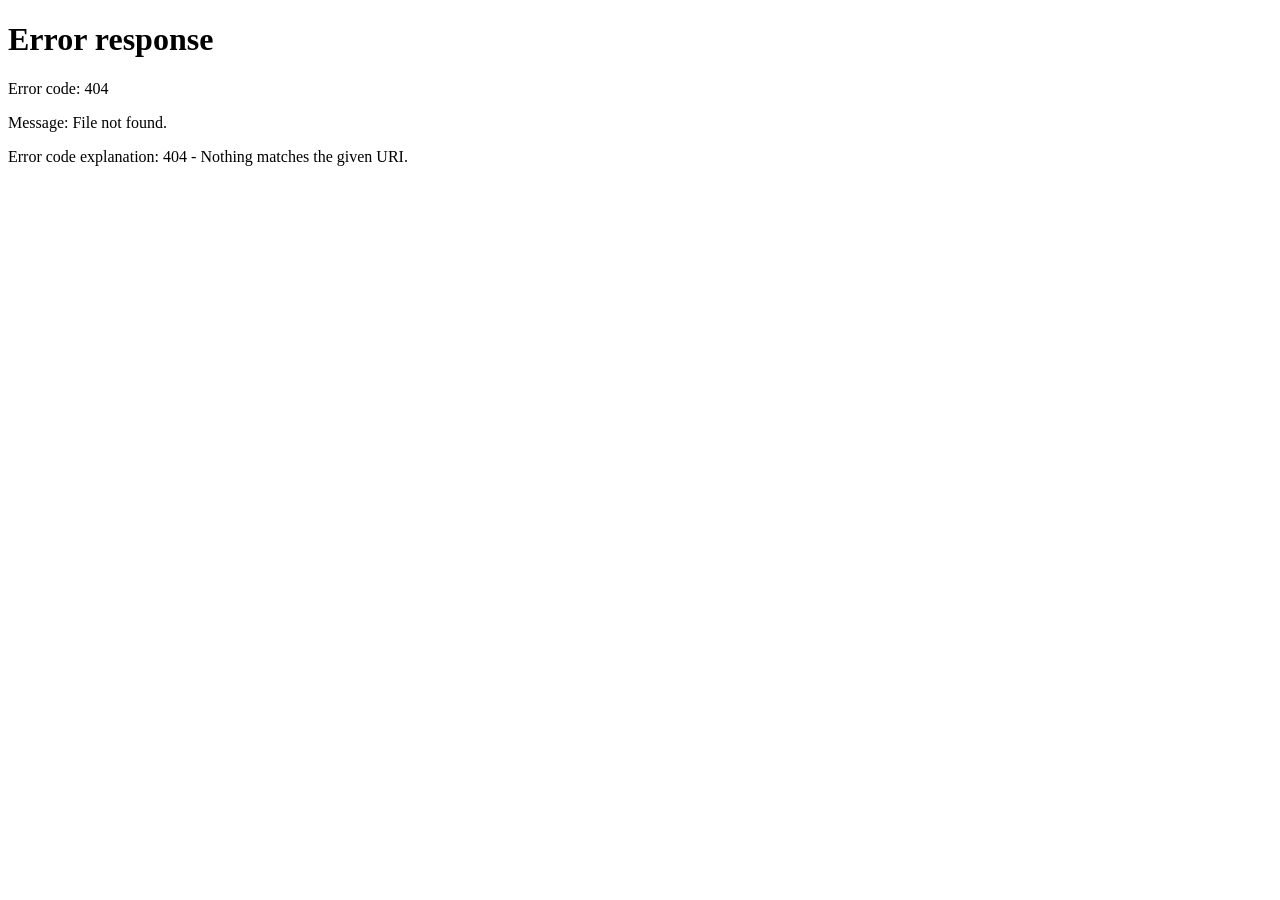
==== commit 84ba84c0: "Replace entry page with cache-busting Safari-safe v18 launcher" ====
--- a/index.html
+++ b/index.html
@@ -1 +1 @@
-<!doctype html><html lang="ja"><head><meta charset="utf-8"><meta name="viewport" content="width=device-width,initial-scale=1,viewport-fit=cover"><meta name="theme-color" content="#ff78ad"><title>アイカツ！カード管理</title><link rel="stylesheet" href="ui-v15.css"><link rel="stylesheet" href="scanner.css"><style>:root{--pink:#ff78ad;--pink2:#fff0f6;--ink:#302a30;--line:#eadde3;--bg:#fff9fc}*{box-sizing:border-box}body{margin:0;font-family:-apple-system,BlinkMacSystemFont,"Segoe UI","Noto Sans JP",sans-serif;background:var(--bg);color:var(--ink)}header{position:sticky;top:0;z-index:5;background:#fff9fcf2;backdrop-filter:blur(12px);border-bottom:1px solid var(--line);padding:12px}h1{font-size:20px;margin:0 0 10px}.top{max-width:1000px;margin:auto}.toolbar{display:grid;grid-template-columns:1fr auto;gap:8px}input,select,button{font:inherit;border:1px solid var(--line);border-radius:12px;background:white;padding:10px}button{cursor:pointer}.primary{background:var(--pink);color:white;border-color:var(--pink);font-weight:700}.tabs{display:flex;gap:6px;overflow:auto;padding-top:8px}.stats{max-width:1000px;margin:12px auto;padding:0 12px;display:flex;gap:10px;align-items:center}.progress{height:10px;background:#eee;border-radius:99px;overflow:hidden;flex:1}.progress i{display:block;height:100%;background:var(--pink)}.grid{max-width:1000px;margin:auto;padding:0 12px 90px;display:grid;grid-template-columns:repeat(2,minmax(0,1fr));gap:12px}.card{background:#fff;border:1px solid var(--line);border-radius:16px;overflow:hidden}.card>img{width:100%;display:block}.meta{padding:9px}.row,.qty{display:flex;justify-content:space-between;align-items:center}.num{font-weight:800}.rarity{font-size:12px;background:var(--pink2);padding:3px 7px;border-radius:99px}.flags{display:grid;grid-template-columns:repeat(3,1fr);gap:5px;margin-top:8px}.flag{padding:8px 2px}.flag.on{background:var(--pink);color:#fff}.qty{margin-top:8px}.qty button{padding:5px 11px}.empty{grid-column:1/-1;text-align:center;padding:50px;color:#888}@media(min-width:700px){.grid{grid-template-columns:repeat(4,minmax(0,1fr))}}</style></head><body><header><div class="top"><h1>アイカツ！カード管理</h1><div class="toolbar"><input id="q" placeholder="カード番号で検索"><button class="primary" id="update">↻ 更新</button></div><div class="tabs" id="tabs"><button data-tab="all" class="active">すべて</button><button data-tab="owned">所持</button><button data-tab="missing">未所持</button><button data-tab="want">求</button><button data-tab="trade">譲</button><select id="rarity"><option value="">全レアリティ</option><option>PR</option><option>R</option><option>N</option></select></div></div></header><div class="stats"><b id="count"></b><div class="progress"><i id="bar"></i></div><span id="pct"></span></div><main class="grid" id="grid"></main><script>const nums=[...Array(29)].map((_,i)=>i+1).concat([...Array(17)].map((_,i)=>i+33),[...Array(35)].map((_,i)=>i+51));function rarity(n){if(n<=4||n>=33&&n<=36||n>=51&&n<=52||n>=71&&n<=80)return'PR';if(n>=5&&n<=20||n>=37&&n<=40||n>=53&&n<=59)return'R';return'N'}const INITIAL=nums.map(n=>{const r=rarity(n),number='E1-'+String(n).padStart(2,'0');return{id:number+'_'+r,number,rarity:r,series:'1弾'}}),IMGBASE='https://dcd.aikatsu.com/encore/images/cardlist/card/',KEY_CARDS='aikatsu_cards_v1',KEY_STATE='aikatsu_state_v1';let cards=JSON.parse(localStorage.getItem(KEY_CARDS)||'null')||INITIAL,state=JSON.parse(localStorage.getItem(KEY_STATE)||'{}'),tab='all';localStorage.setItem(KEY_CARDS,JSON.stringify(cards));const $=s=>document.querySelector(s);function st(id){return state[id]||(state[id]={qty:0,want:false,trade:false})}function save(){localStorage.setItem(KEY_STATE,JSON.stringify(state));localStorage.setItem(KEY_CARDS,JSON.stringify(cards))}function render(){const q=$('#q').value.trim().toUpperCase(),rr=$('#rarity').value;let a=cards.filter(c=>(!q||c.number.includes(q))&&(!rr||c.rarity===rr));a=a.filter(c=>{const s=st(c.id);return tab==='all'||tab==='owned'&&s.qty>0||tab==='missing'&&s.qty===0||tab==='want'&&s.want||tab==='trade'&&s.trade});const owned=cards.filter(c=>st(c.id).qty>0).length,p=cards.length?owned/cards.length*100:0;$('#count').textContent=`所持 ${owned} / ${cards.length}`;$('#pct').textContent=p.toFixed(1)+'%';$('#bar').style.width=p+'%';$('#grid').innerHTML=a.length?a.map(c=>{const s=st(c.id);return `<article class="card"><img loading="lazy" src="${IMGBASE+c.id}.webp" alt="${c.number}"><div class="meta"><div class="row"><span class="num">${c.number}</span><span class="rarity">${c.rarity}</span></div><div class="flags"><button class="flag ${s.qty>0?'on':''}" data-id="${c.id}" data-act="owned">所持</button><button class="flag ${s.want?'on':''}" data-id="${c.id}" data-act="want">求</button><button class="flag ${s.trade?'on':''}" data-id="${c.id}" data-act="trade">譲</button></div><div class="qty"><button data-id="${c.id}" data-act="minus">−</button><b>${s.qty}</b><button data-id="${c.id}" data-act="plus">＋</button></div></div></article>`}).join(''):'<div class="empty">該当カードなし</div>'}$('#grid').onclick=e=>{const b=e.target.closest('button[data-id]');if(!b)return;const s=st(b.dataset.id),a=b.dataset.act;if(a==='plus')s.qty++;if(a==='minus')s.qty=Math.max(0,s.qty-1);if(a==='owned')s.qty=s.qty?0:1;if(a==='want')s.want=!s.want;if(a==='trade')s.trade=!s.trade;save();render()};$('#tabs').onclick=e=>{const b=e.target.closest('button[data-tab]');if(!b)return;tab=b.dataset.tab;document.querySelectorAll('#tabs button').forEach(x=>x.classList.toggle('active',x===b));render()};$('#q').oninput=render;$('#rarity').onchange=render;$('#update').onclick=()=>{cards=INITIAL;save();render()};if('serviceWorker'in navigator)navigator.serviceWorker.getRegistrations().then(rs=>rs.forEach(r=>r.unregister()));if(window.caches)caches.keys().then(ks=>ks.forEach(k=>caches.delete(k)));render();</script><script src="ui-v15.js"></script><script src="scanner.js"></script></body></html>+<!doctype html><html lang="ja"><head><meta charset="utf-8"><meta name="viewport" content="width=device-width,initial-scale=1,viewport-fit=cover"><meta http-equiv="Cache-Control" content="no-cache,no-store,must-revalidate"><title>アイカツ！カード管理</title><style>body{margin:0;font-family:-apple-system,BlinkMacSystemFont,"Hiragino Maru Gothic ProN",sans-serif;background:#fff9fc;color:#4b3941}#boot{padding:24px;text-align:center;color:#c85783;font-weight:700}</style></head><body><div id="boot">アイカツ！カード管理 ♡<br><small>最新版を読み込み中…</small></div><script>(async function(){try{if('serviceWorker'in navigator){const r=await navigator.serviceWorker.getRegistrations();await Promise.all(r.map(x=>x.unregister()))}if('caches'in window){const k=await caches.keys();await Promise.all(k.map(x=>caches.delete(x)))}}catch(e){}location.replace('./app-v18.html?v=1801')})()</script></body></html>
